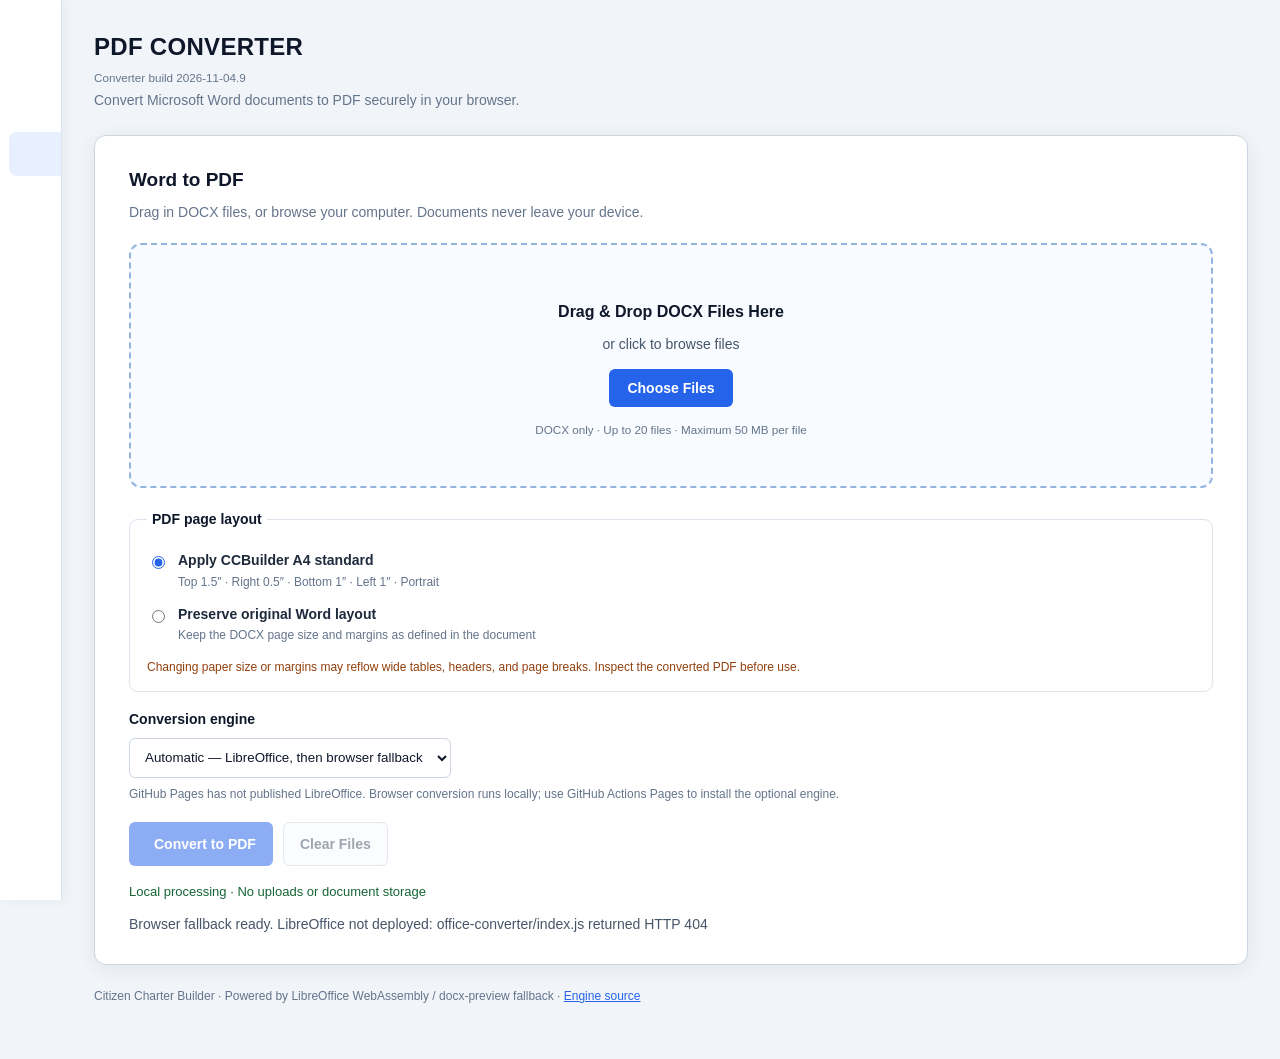
==== converter/index.html @ 9669f667 "Publish row-aware PDF conversion build 2026-11-04.9" ====
<!doctype html>
<html lang="en">
<head>
 <meta charset="utf-8"><meta name="viewport" content="width=device-width, initial-scale=1">
 <meta name="description" content="Private DOCX to PDF conversion in your browser.">
 <title>PDF Converter | Citizen Charter Builder</title>
 <link rel="stylesheet" href="../assets/font-awesome/css/font-awesome.css">
 <link rel="stylesheet" href="../assets/navigation.css?v=3">
 <link rel="stylesheet" href="./converter.css?v=4">
</head>
<body class="cc-has-sidebar">
 
    <button type="button" class="cc-mobile-menu-toggle" aria-controls="cc-primary-navigation" aria-expanded="false" aria-label="Open sidebar navigation" title="Open sidebar">
        <i class="fa fa-bars" aria-hidden="true"></i>
    </button>
    <div class="cc-sidebar-scrim" hidden></div>
    <nav id="cc-primary-navigation" class="cc-sidebar" aria-label="Main navigation">
        <div class="cc-sidebar-head">
            <button type="button" class="cc-sidebar-toggle" aria-controls="cc-primary-navigation" aria-expanded="false" aria-pressed="false" aria-label="Pin sidebar open" title="Click to pin or unpin sidebar">
                <i class="fa fa-bars" aria-hidden="true"></i>
            </button>
            <div class="cc-sidebar-brand">CITIZEN CHARTER</div>
        </div>
        <div class="cc-sidebar-links">
            <a class="cc-sidebar-link" href="../main.html" data-view-link="builder" title="Builder">
                <i class="fa fa-pencil-square-o" aria-hidden="true"></i><span class="cc-sidebar-label">Builder</span>
            </a>
            <a class="cc-sidebar-link is-active" href="#pdf" data-view-link="pdf" aria-current="page" title="PDF Converter">
                <i class="fa fa-file-pdf-o" aria-hidden="true"></i><span class="cc-sidebar-label">PDF Converter</span>
            </a>
        </div>
    </nav>

 <main id="converter-view" class="cc-converter-main">
  <header><h1>PDF CONVERTER</h1><small class="cc-muted">Converter build 2026-11-04.9</small><p class="cc-muted">Convert Microsoft Word documents to PDF securely in your browser.</p></header>
  <section class="cc-card" aria-labelledby="upload-title">
   <h2 id="upload-title">Word to PDF</h2>
   <p class="cc-muted">Drag in DOCX files, or browse your computer. Documents never leave your device.</p>
   <div class="cc-drop-zone" id="drop-zone" tabindex="0" role="button" aria-label="Select or drop Word DOCX files" aria-disabled="true">
    <i class="fa fa-cloud-upload" aria-hidden="true"></i>
    <strong>Drag &amp; Drop DOCX Files Here</strong><span>or click to browse files</span>
    <span class="cc-picker-label">Choose Files</span>
    <small>DOCX only · Up to 20 files · Maximum 50 MB per file</small>
   </div>
   <input class="cc-sr-only" id="file-input" type="file" accept=".docx,application/vnd.openxmlformats-officedocument.wordprocessingml.document" multiple aria-label="Choose Word files">
   <fieldset class="cc-layout-options" aria-label="PDF page layout">
    <legend>PDF page layout</legend>
    <label><input type="radio" name="page-layout" value="standard" checked> <span><strong>Apply CCBuilder A4 standard</strong><small>Top 1.5″ · Right 0.5″ · Bottom 1″ · Left 1″ · Portrait</small></span></label>
    <label><input type="radio" name="page-layout" value="original"> <span><strong>Preserve original Word layout</strong><small>Keep the DOCX page size and margins as defined in the document</small></span></label>
    <p class="cc-layout-warning">Changing paper size or margins may reflow wide tables, headers, and page breaks. Inspect the converted PDF before use.</p>
   </fieldset>
   <div class="cc-engine-setting">
    <label for="engine-mode"><strong>Conversion engine</strong></label>
    <select id="engine-mode" aria-describedby="engine-hint">
     <option value="auto" selected>Automatic — LibreOffice, then browser fallback</option>
     <option value="libreoffice">LibreOffice only (higher fidelity)</option>
     <option value="browser">Browser renderer only (image-based PDF)</option>
    </select>
    <p id="engine-hint" class="cc-muted">Browser fallback may alter page breaks and creates image-based PDF pages. Review the result before official use.</p>
   </div>
   <div class="cc-controls">
    <button type="button" id="convert-button" class="cc-btn cc-primary" disabled><i class="fa fa-file-pdf-o" aria-hidden="true"></i> Convert to PDF</button>
    <button type="button" id="clear-button" class="cc-btn cc-secondary" disabled>Clear Files</button>
   </div>
   <p class="cc-private"><i class="fa fa-shield"></i> Local processing · No uploads or document storage</p>
   <p id="engine-status" class="cc-status" role="status" aria-live="polite">Preparing converter...</p>
  </section>
  <section id="files-section" class="cc-card" hidden aria-labelledby="files-title">
   <h2 id="files-title">Your documents</h2>
   <p class="cc-muted">Download converted PDFs below. Output is stored only in memory until you clear it or leave.</p>
   <ul id="file-list" class="cc-file-list"></ul>
   <button id="download-all-button" class="cc-btn cc-secondary" type="button" hidden>Download All PDFs</button>
   <p id="download-note" class="cc-muted" hidden>Your browser may ask to allow multiple downloads. Individual download links remain available.</p>
  </section>
  <footer class="cc-footer">Citizen Charter Builder · Powered by LibreOffice WebAssembly / docx-preview fallback · <a href="https://github.com/Skitionek/serverless-office-converter" rel="noopener noreferrer" target="_blank">Engine source</a></footer>
 </main>
 <script src="./vendor/fflate.min.js"></script>
 <script src="./normalize-docx.js?v=4" defer></script>
 <script src="../assets/sidebar.js?v=3" defer></script>
 <script src="./workspace.js?v=3" defer></script>
 <script type="module" src="./converter.js?v=15"></script>
</body>
</html>
---- assets/navigation.css ----
/* Shared collapsible navigation. Collapsed desktop rail expands on hover;
   click the menu toggle to pin it, without losing the active Builder or PDF view. */
:root { --cc-nav-width: 224px; --cc-rail-width: 62px; }
.cc-sidebar {
    position: fixed; inset: 0 auto 0 0; z-index: 1050;
    width: var(--cc-rail-width); overflow: hidden;
    background: #fff; border-right: 1px solid #dbe3ec;
    padding: 16px 9px;
    box-shadow: 2px 0 12px rgba(15, 23, 42, .05);
    font: 14px/1.5 Arial, sans-serif;
    transition: width .2s ease, transform .2s ease, box-shadow .2s ease;
}
.cc-sidebar-head { display: flex; align-items: center; gap: 8px; min-height: 44px; margin-bottom: 22px; }
.cc-sidebar-toggle, .cc-mobile-menu-toggle {
    display: inline-flex; align-items: center; justify-content: center;
    width: 44px; height: 44px; flex: 0 0 44px; padding: 0;
    background: #fff; color: #334155; border: 0; border-radius: 8px;
    cursor: pointer; font-size: 19px;
}
.cc-sidebar-toggle:hover, .cc-sidebar-toggle:focus-visible,
.cc-mobile-menu-toggle:hover, .cc-mobile-menu-toggle:focus-visible {
    background: #e8f0ff; color: #1d4ed8; outline-offset: 2px;
}
.cc-sidebar-brand, .cc-sidebar-label {
    white-space: nowrap; opacity: 0; visibility: hidden;
    transition: opacity .12s ease, visibility .12s ease;
}
.cc-sidebar-brand { font-size: 13px; font-weight: 800; letter-spacing: .2px; color: #0f172a; }
.cc-sidebar-links { display: grid; gap: 6px; }
.cc-sidebar-link {
    display: flex; align-items: center; gap: 12px;
    min-height: 44px; padding: 10px 13px; border-radius: 8px;
    font-size: 14px; font-weight: 600; color: #475569; text-decoration: none;
}
.cc-sidebar-link i, .cc-sidebar-link svg { flex: 0 0 18px; width: 18px; height: 18px; text-align: center; font-size: 18px; }
.cc-sidebar-link:hover, .cc-sidebar-link:focus-visible { color: #1d4ed8; background: #eff6ff; text-decoration: none; }
.cc-sidebar-link.is-active { color: #1d4ed8; background: #e8f0ff; }
.cc-sidebar-pinned .cc-sidebar,
.cc-sidebar:hover,
.cc-sidebar:focus-within { width: var(--cc-nav-width); box-shadow: 6px 0 20px rgba(15, 23, 42, .1); }
.cc-sidebar-pinned .cc-sidebar-brand, .cc-sidebar-pinned .cc-sidebar-label,
.cc-sidebar:hover .cc-sidebar-brand, .cc-sidebar:hover .cc-sidebar-label,
.cc-sidebar:focus-within .cc-sidebar-brand, .cc-sidebar:focus-within .cc-sidebar-label {
    opacity: 1; visibility: visible;
}
.cc-mobile-menu-toggle { display: none; }
.cc-sidebar-scrim[hidden] { display: none !important; }
body.cc-has-sidebar #page-wrapper {
    box-sizing: border-box !important; min-width: 0 !important;
    padding-left: var(--cc-rail-width) !important;
    transition: padding-left .2s ease;
}
body.cc-has-sidebar.cc-sidebar-pinned #page-wrapper { padding-left: var(--cc-nav-width) !important; }
.cc-converter-main {
    padding: 28px 32px 52px calc(var(--cc-rail-width) + 32px);
    transition: padding-left .2s ease;
}
.cc-sidebar-pinned .cc-converter-main { padding-left: calc(var(--cc-nav-width) + 32px); }

/* Embedded Builder has only the outer workspace navigation. */
html.cc-embedded .cc-sidebar,
html.cc-embedded .cc-mobile-menu-toggle,
html.cc-embedded .cc-sidebar-scrim { display: none !important; }
html.cc-embedded body.cc-has-sidebar #page-wrapper { padding-left: 0 !important; }
.cc-builder-view {
    margin-left: var(--cc-rail-width); height: 100vh; background: #f1f5f9;
    transition: margin-left .2s ease;
}
.cc-sidebar-pinned .cc-builder-view { margin-left: var(--cc-nav-width); }
.cc-builder-view iframe { display: block; width: 100%; height: 100%; border: 0; background: #f1f5f9; }

@media (max-width: 780px) {
    .cc-sidebar {
        inset: 0 auto 0 0; width: min(280px, 86vw) !important;
        padding: 16px 13px; transform: translateX(-105%);
        box-shadow: 6px 0 25px rgba(15, 23, 42, .15);
    }
    .cc-sidebar-brand, .cc-sidebar-label { opacity: 1; visibility: visible; }
    .cc-sidebar-mobile-open .cc-sidebar { transform: translateX(0); }
    .cc-mobile-menu-toggle {
        display: inline-flex; position: fixed; top: 10px; left: 10px; z-index: 1040;
        border: 1px solid #dbe3ec; box-shadow: 0 2px 10px rgba(15,23,42,.1);
    }
    .cc-sidebar-scrim:not([hidden]) {
        position: fixed; inset: 0; z-index: 1045;
        background: rgba(15, 23, 42, .4);
    }
    body.cc-has-sidebar #page-wrapper, body.cc-has-sidebar.cc-sidebar-pinned #page-wrapper {
        padding-left: 0 !important; padding-top: 58px !important;
    }
    .cc-converter-main, .cc-sidebar-pinned .cc-converter-main {
        padding: 70px 13px 40px;
    }
    .cc-builder-view, .cc-sidebar-pinned .cc-builder-view {
        margin-left: 0; height: 100vh; padding-top: 58px;
    }
}
@media print {
    .cc-sidebar, .cc-mobile-menu-toggle, .cc-sidebar-scrim { display: none !important; }
    body.cc-has-sidebar #page-wrapper, body.cc-has-sidebar.cc-sidebar-pinned #page-wrapper {
        padding-left: 0 !important; padding-top: 0 !important;
    }
    .cc-converter-main, .cc-sidebar-pinned .cc-converter-main { padding: 0; }
    .cc-builder-view, .cc-sidebar-pinned .cc-builder-view { margin: 0; height: auto; padding: 0; }
}
---- converter/converter.css ----
* { box-sizing: border-box; } html,body { margin:0; min-height:100%; }
body { background:#f1f5f9; color:#1e293b; font:14px/1.6 Arial,"Helvetica Neue",sans-serif; }
button,input { font:inherit; }
.cc-converter-main { max-width:1500px; min-height:100vh; }
.cc-converter-main header { margin-bottom:24px; }
.cc-converter-main h1 { margin:0; font-size:24px; font-weight:800; color:#0f172a; letter-spacing:.3px; }
.cc-converter-main h2 { margin:0 0 5px; color:#0f172a; font-size:19px; }
.cc-muted { color:#64748b; margin:0 0 20px; }
.cc-card { padding:29px 34px; border-radius:12px; border:1.5px solid #cbd5e1; background:white; box-shadow:0 4px 20px rgba(15,23,42,.07); margin-bottom:22px; }
.cc-drop-zone { border:2px dashed #93b4de; background:#f8fbff; border-radius:12px; min-height:245px; padding:35px 15px; display:flex; flex-direction:column; align-items:center; justify-content:center; text-align:center; gap:8px; color:#475569; cursor:pointer; }
.cc-drop-zone:hover,.cc-drop-zone:focus-visible,.cc-drop-zone.is-over { background:#eff6ff; border-color:#2563eb; outline:none; }
.cc-drop-zone i { font-size:35px; color:#2563eb; }
.cc-drop-zone strong { font-size:16px; color:#0f172a; }
.cc-drop-zone small { color:#64748b; }
.cc-picker-label { display:inline-block; margin:6px 0; color:white; background:#2563eb; padding:8px 18px; font-weight:700; border-radius:6px; }
.cc-drop-zone[aria-disabled="true"] { opacity:.55; cursor:wait; }
.cc-controls { display:flex; flex-wrap:wrap; gap:10px; margin-top:18px; }
.cc-btn { display:inline-flex; gap:8px; align-items:center; justify-content:center; cursor:pointer; border-radius:6px; border:1px solid transparent; padding:10px 16px; font-weight:700; }
.cc-btn:disabled { opacity:.52; cursor:not-allowed; }
.cc-primary { background:#2563eb; color:white; } .cc-primary:hover:not(:disabled) { background:#1d4ed8; }
.cc-secondary { color:#475569; border-color:#cbd5e1; background:#f8fafc; } .cc-secondary:hover:not(:disabled) { background:#e2e8f0; }
.cc-private { margin:16px 0 0; color:#166534; font-size:13px; }
.cc-status { color:#475569; margin:10px 0 0; } .cc-status.is-error { color:#b91c1c; }
.cc-sr-only { position:absolute; width:1px; height:1px; overflow:hidden; clip-path:inset(50%); white-space:nowrap; }
[hidden] { display:none !important; }
.cc-file-list { list-style:none; margin:0 0 18px; padding:0; }
.cc-file-row { display:flex; align-items:center; justify-content:space-between; gap:14px; border-bottom:1px solid #e2e8f0; padding:12px 0; }
.cc-file-name { color:#0f172a; font-weight:700; overflow-wrap:anywhere; }
.cc-file-meta { color:#64748b; font-size:12px; } .cc-file-meta.is-error { color:#b91c1c; }
.cc-download-link { flex-shrink:0; color:#1d4ed8; font-weight:700; text-decoration:none; border:1px solid #93c5fd; border-radius:6px; padding:6px 11px; }
.cc-download-link:hover { background:#eff6ff; }
.cc-footer { font-size:12px; color:#64748b; } .cc-footer a { color:#2563eb; }
@media(max-width:780px) { .cc-card { padding:20px 15px; } .cc-file-row { flex-wrap:wrap; } }

.cc-layout-options { margin: 20px 0 5px; border: 1px solid #dbe3ec; border-radius: 9px; padding: 14px 17px; }
.cc-layout-options legend { font-size: 14px; font-weight: 800; color: #0f172a; float: none; width: auto; padding: 0 5px; margin: 0; }
.cc-layout-options label { display: flex; align-items: flex-start; gap: 10px; margin: 7px 0 14px; cursor: pointer; }
.cc-layout-options label input { margin-top: 5px; accent-color: #2563eb; }
.cc-layout-options label span { display: flex; flex-direction: column; line-height: 1.4; }
.cc-layout-options label small { color: #64748b; font-size: 12px; margin-top: 3px; }
.cc-layout-warning { font-size: 12px; color: #92400e; margin: 5px 0 0; }

/* Offline browser fallback rasterizes document pages; keep the rendered DOM measurable. */
.cc-render-host { position:absolute; top:0; left:0; pointer-events:none; z-index:-1; width:max-content; background:#fff; }
.cc-engine-setting { margin:16px 0 8px; }
.cc-engine-setting label { display:block; margin-bottom:7px; color:#0f172a; }
.cc-engine-setting select { max-width:100%; min-height:40px; border:1px solid #cbd5e1; border-radius:6px; background:#fff; color:#0f172a; padding:7px 11px; }
.cc-engine-setting .cc-muted { margin:7px 0 0; font-size:12px; }
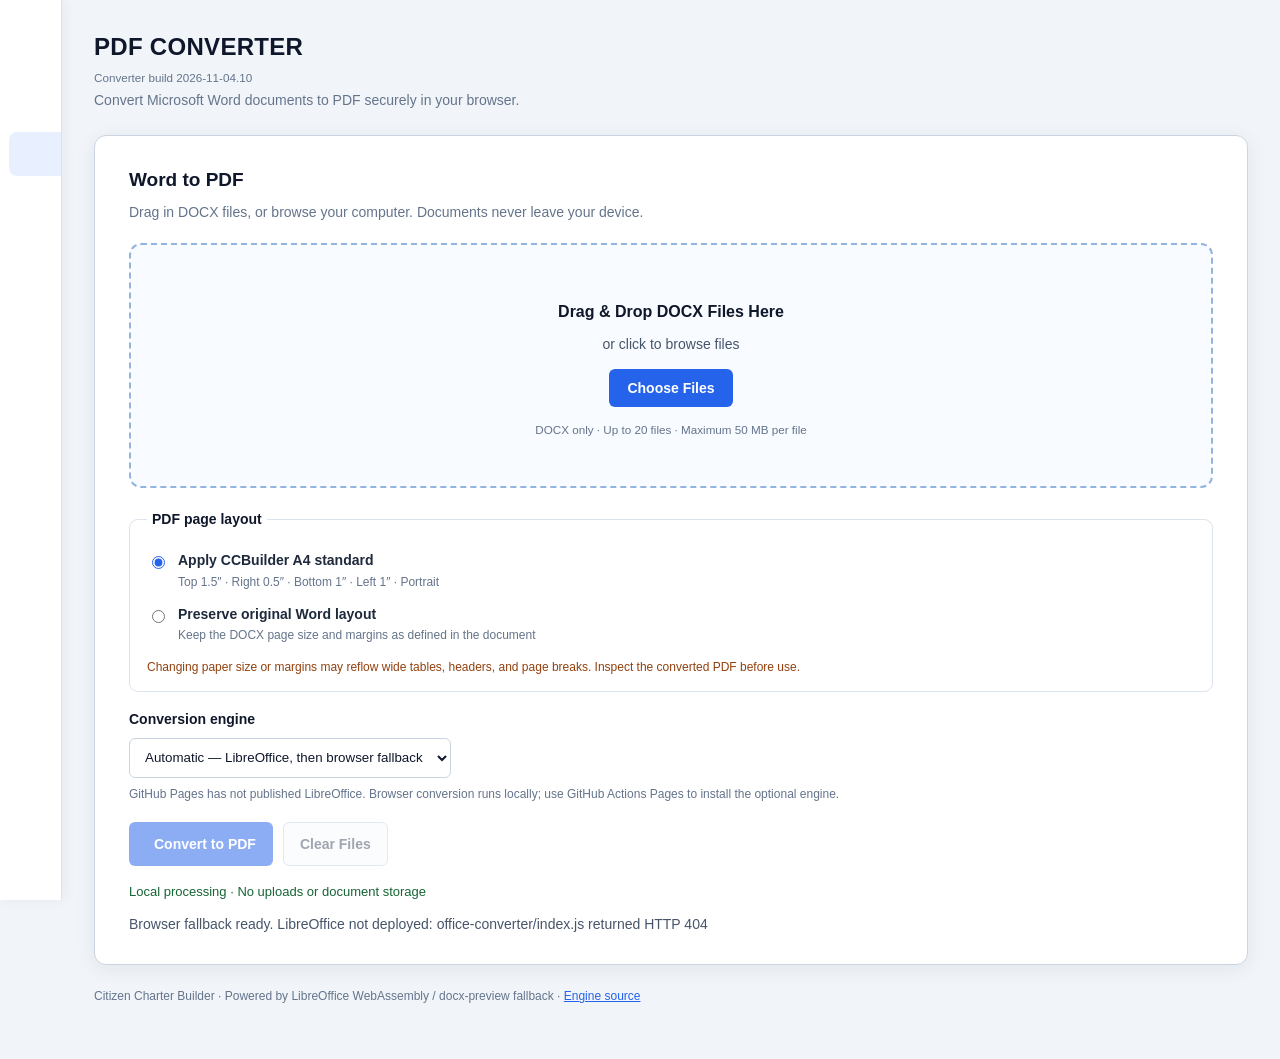
==== commit fa346650: "Add accessible conversion loading overlay to CCBuilder PDF workspace" ====
--- a/converter/index.html
+++ b/converter/index.html
@@ -6,7 +6,7 @@
  <title>PDF Converter | Citizen Charter Builder</title>
  <link rel="stylesheet" href="../assets/font-awesome/css/font-awesome.css">
  <link rel="stylesheet" href="../assets/navigation.css?v=3">
- <link rel="stylesheet" href="./converter.css?v=4">
+ <link rel="stylesheet" href="./converter.css?v=5">
 </head>
 <body class="cc-has-sidebar">
  
@@ -32,7 +32,7 @@
     </nav>
 
  <main id="converter-view" class="cc-converter-main">
-  <header><h1>PDF CONVERTER</h1><small class="cc-muted">Converter build 2026-11-04.9</small><p class="cc-muted">Convert Microsoft Word documents to PDF securely in your browser.</p></header>
+  <header><h1>PDF CONVERTER</h1><small class="cc-muted">Converter build 2026-11-04.10</small><p class="cc-muted">Convert Microsoft Word documents to PDF securely in your browser.</p></header>
   <section class="cc-card" aria-labelledby="upload-title">
    <h2 id="upload-title">Word to PDF</h2>
    <p class="cc-muted">Drag in DOCX files, or browse your computer. Documents never leave your device.</p>
@@ -74,10 +74,18 @@
   </section>
   <footer class="cc-footer">Citizen Charter Builder · Powered by LibreOffice WebAssembly / docx-preview fallback · <a href="https://github.com/Skitionek/serverless-office-converter" rel="noopener noreferrer" target="_blank">Engine source</a></footer>
  </main>
+ <div id="convert-overlay" class="cc-convert-overlay" hidden role="dialog" aria-modal="true" aria-labelledby="convert-overlay-title" aria-describedby="convert-overlay-text">
+   <div class="cc-convert-dialog" role="status" aria-live="polite">
+     <div class="cc-spinner" aria-hidden="true"></div>
+     <strong id="convert-overlay-title">Converting document...</strong>
+     <p id="convert-overlay-text">Preparing document locally...</p>
+     <small>Please keep this tab open while conversion finishes.</small>
+   </div>
+ </div>
  <script src="./vendor/fflate.min.js"></script>
  <script src="./normalize-docx.js?v=4" defer></script>
  <script src="../assets/sidebar.js?v=3" defer></script>
  <script src="./workspace.js?v=3" defer></script>
- <script type="module" src="./converter.js?v=15"></script>
+ <script type="module" src="./converter.js?v=16"></script>
 </body>
 </html>
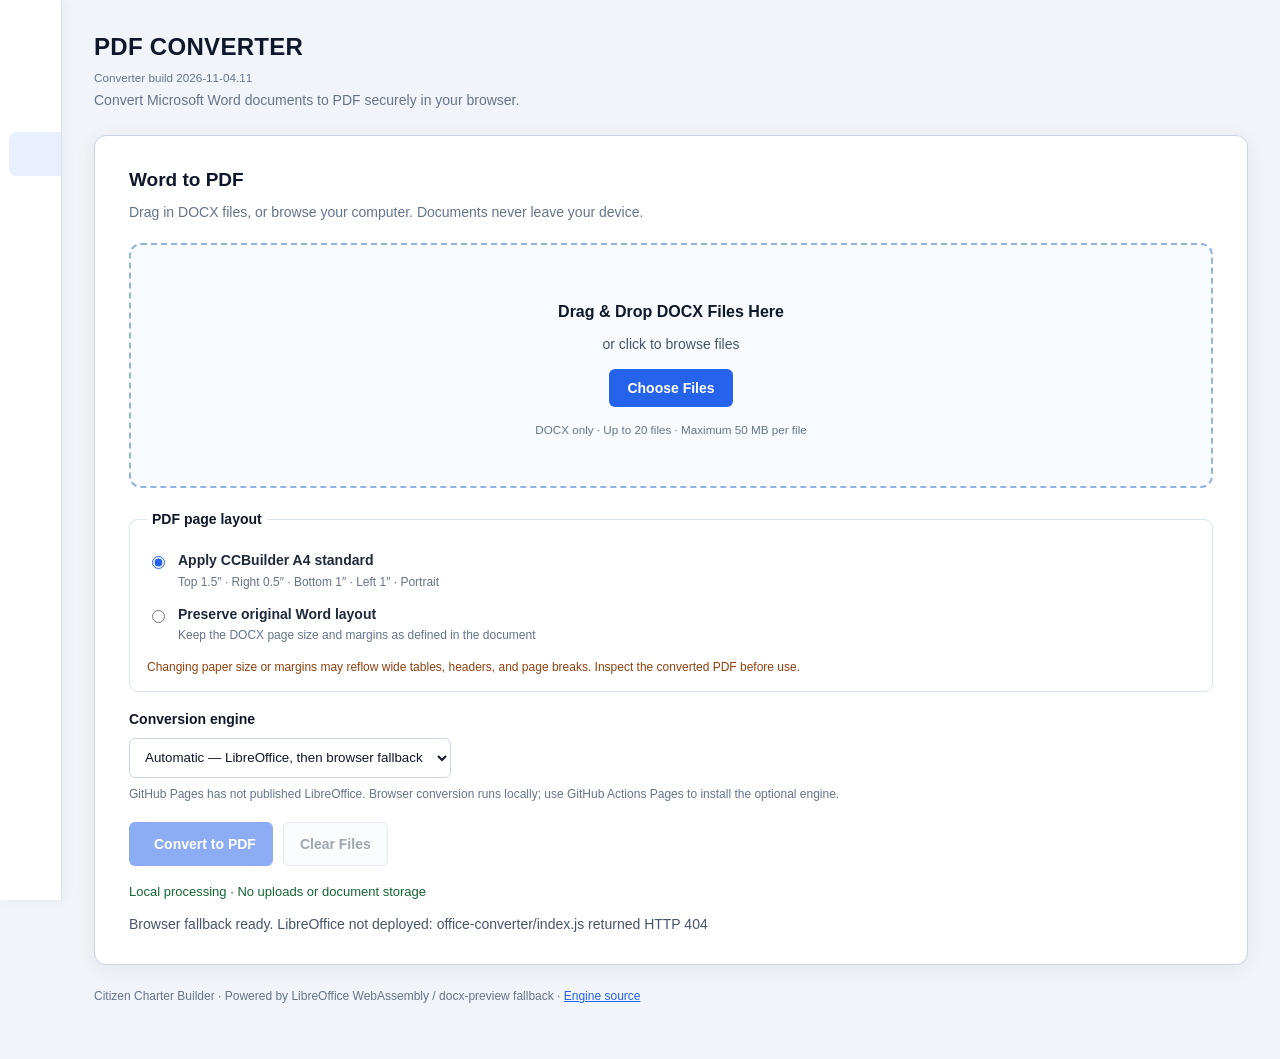
==== commit 8d61669d: "Publish safe text-line pagination converter build 2026-11-04.11" ====
--- a/converter/index.html
+++ b/converter/index.html
@@ -32,7 +32,7 @@
     </nav>
 
  <main id="converter-view" class="cc-converter-main">
-  <header><h1>PDF CONVERTER</h1><small class="cc-muted">Converter build 2026-11-04.10</small><p class="cc-muted">Convert Microsoft Word documents to PDF securely in your browser.</p></header>
+  <header><h1>PDF CONVERTER</h1><small class="cc-muted">Converter build 2026-11-04.11</small><p class="cc-muted">Convert Microsoft Word documents to PDF securely in your browser.</p></header>
   <section class="cc-card" aria-labelledby="upload-title">
    <h2 id="upload-title">Word to PDF</h2>
    <p class="cc-muted">Drag in DOCX files, or browse your computer. Documents never leave your device.</p>
@@ -86,6 +86,6 @@
  <script src="./normalize-docx.js?v=4" defer></script>
  <script src="../assets/sidebar.js?v=3" defer></script>
  <script src="./workspace.js?v=3" defer></script>
- <script type="module" src="./converter.js?v=16"></script>
+ <script type="module" src="./converter.js?v=17"></script>
 </body>
 </html>
--- a/converter/converter.css
+++ b/converter/converter.css
@@ -46,3 +46,25 @@
 .cc-engine-setting label { display:block; margin-bottom:7px; color:#0f172a; }
 .cc-engine-setting select { max-width:100%; min-height:40px; border:1px solid #cbd5e1; border-radius:6px; background:#fff; color:#0f172a; padding:7px 11px; }
 .cc-engine-setting .cc-muted { margin:7px 0 0; font-size:12px; }
+
+/* Keep docx-preview's canvas source in the DOM for measurement. A fully opaque
+   overlay conceals it throughout conversion; it is removed in finally. */
+.cc-render-host { position:fixed !important; top:0 !important; left:0 !important;
+  width:max-content !important; z-index:-1 !important; pointer-events:none !important; }
+.cc-convert-overlay { position:fixed; inset:0; z-index:20000; display:flex;
+  justify-content:center; align-items:center; padding:20px;
+  background:#f1f5f9; }
+.cc-convert-overlay[hidden] { display:none !important; }
+.cc-convert-dialog { width:min(92vw,390px); padding:28px 24px;
+  background:#fff; border:1px solid #dbe3ec; border-radius:14px;
+  box-shadow:0 12px 35px rgba(15,23,42,.13); text-align:center; }
+.cc-convert-dialog strong { display:block; font-size:18px; color:#0f172a; margin-bottom:8px; }
+.cc-convert-dialog p { font-size:14px; line-height:1.5; color:#475569;
+  margin:0 0 12px; overflow-wrap:anywhere; }
+.cc-convert-dialog small { color:#64748b; font-size:12px; }
+.cc-spinner { width:44px; height:44px; margin:0 auto 18px;
+  border:4px solid #dbeafe; border-top-color:#2563eb;
+  border-radius:50%; animation:cc-convert-spin .85s linear infinite; }
+@keyframes cc-convert-spin { to { transform:rotate(360deg); } }
+body.cc-is-busy { overflow:hidden; }
+@media (prefers-reduced-motion:reduce) { .cc-spinner { animation-duration:2s; } }
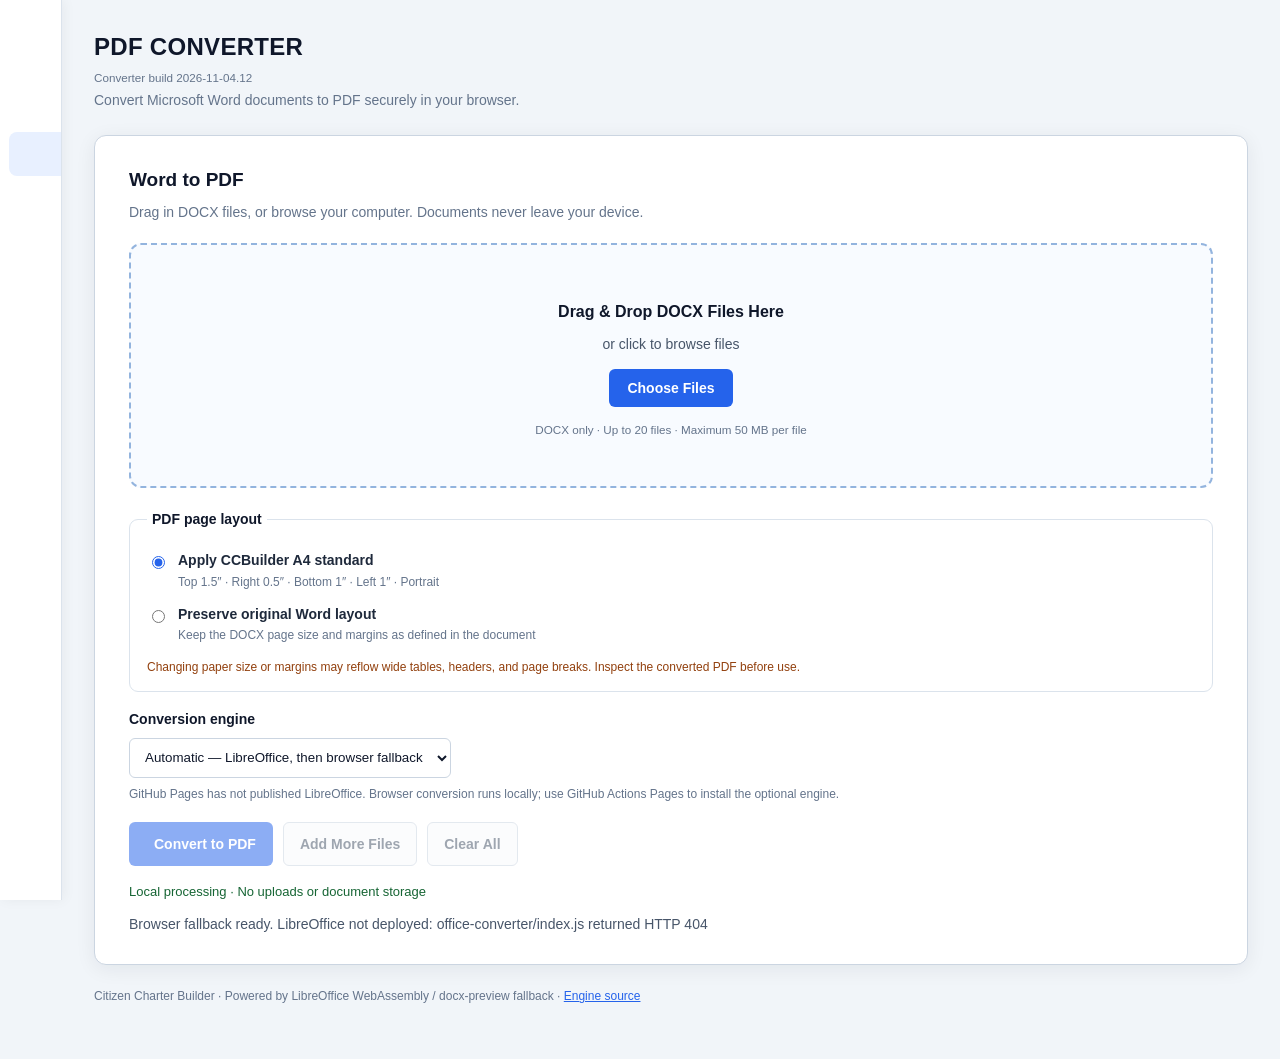
==== commit 30349e94: "Add individual-file workflow controls and conversion cancel action to converter interface" ====
--- a/converter/index.html
+++ b/converter/index.html
@@ -6,7 +6,7 @@
  <title>PDF Converter | Citizen Charter Builder</title>
  <link rel="stylesheet" href="../assets/font-awesome/css/font-awesome.css">
  <link rel="stylesheet" href="../assets/navigation.css?v=3">
- <link rel="stylesheet" href="./converter.css?v=5">
+ <link rel="stylesheet" href="./converter.css?v=6">
 </head>
 <body class="cc-has-sidebar">
  
@@ -32,7 +32,7 @@
     </nav>
 
  <main id="converter-view" class="cc-converter-main">
-  <header><h1>PDF CONVERTER</h1><small class="cc-muted">Converter build 2026-11-04.11</small><p class="cc-muted">Convert Microsoft Word documents to PDF securely in your browser.</p></header>
+  <header><h1>PDF CONVERTER</h1><small class="cc-muted">Converter build 2026-11-04.12</small><p class="cc-muted">Convert Microsoft Word documents to PDF securely in your browser.</p></header>
   <section class="cc-card" aria-labelledby="upload-title">
    <h2 id="upload-title">Word to PDF</h2>
    <p class="cc-muted">Drag in DOCX files, or browse your computer. Documents never leave your device.</p>
@@ -60,7 +60,8 @@
    </div>
    <div class="cc-controls">
     <button type="button" id="convert-button" class="cc-btn cc-primary" disabled><i class="fa fa-file-pdf-o" aria-hidden="true"></i> Convert to PDF</button>
-    <button type="button" id="clear-button" class="cc-btn cc-secondary" disabled>Clear Files</button>
+    <button type="button" id="add-more-button" class="cc-btn cc-secondary" disabled>Add More Files</button>
+    <button type="button" id="clear-button" class="cc-btn cc-secondary" disabled>Clear All</button>
    </div>
    <p class="cc-private"><i class="fa fa-shield"></i> Local processing · No uploads or document storage</p>
    <p id="engine-status" class="cc-status" role="status" aria-live="polite">Preparing converter...</p>
@@ -79,13 +80,14 @@
      <div class="cc-spinner" aria-hidden="true"></div>
      <strong id="convert-overlay-title">Converting document...</strong>
      <p id="convert-overlay-text">Preparing document locally...</p>
-     <small>Please keep this tab open while conversion finishes.</small>
+     <small id="convert-overlay-note">Please keep this tab open while conversion finishes.</small>
+     <button type="button" id="cancel-conversion-button" class="cc-btn cc-secondary cc-cancel-button">Cancel Conversion</button>
    </div>
  </div>
  <script src="./vendor/fflate.min.js"></script>
  <script src="./normalize-docx.js?v=4" defer></script>
  <script src="../assets/sidebar.js?v=3" defer></script>
  <script src="./workspace.js?v=3" defer></script>
- <script type="module" src="./converter.js?v=17"></script>
+ <script type="module" src="./converter.js?v=18"></script>
 </body>
 </html>
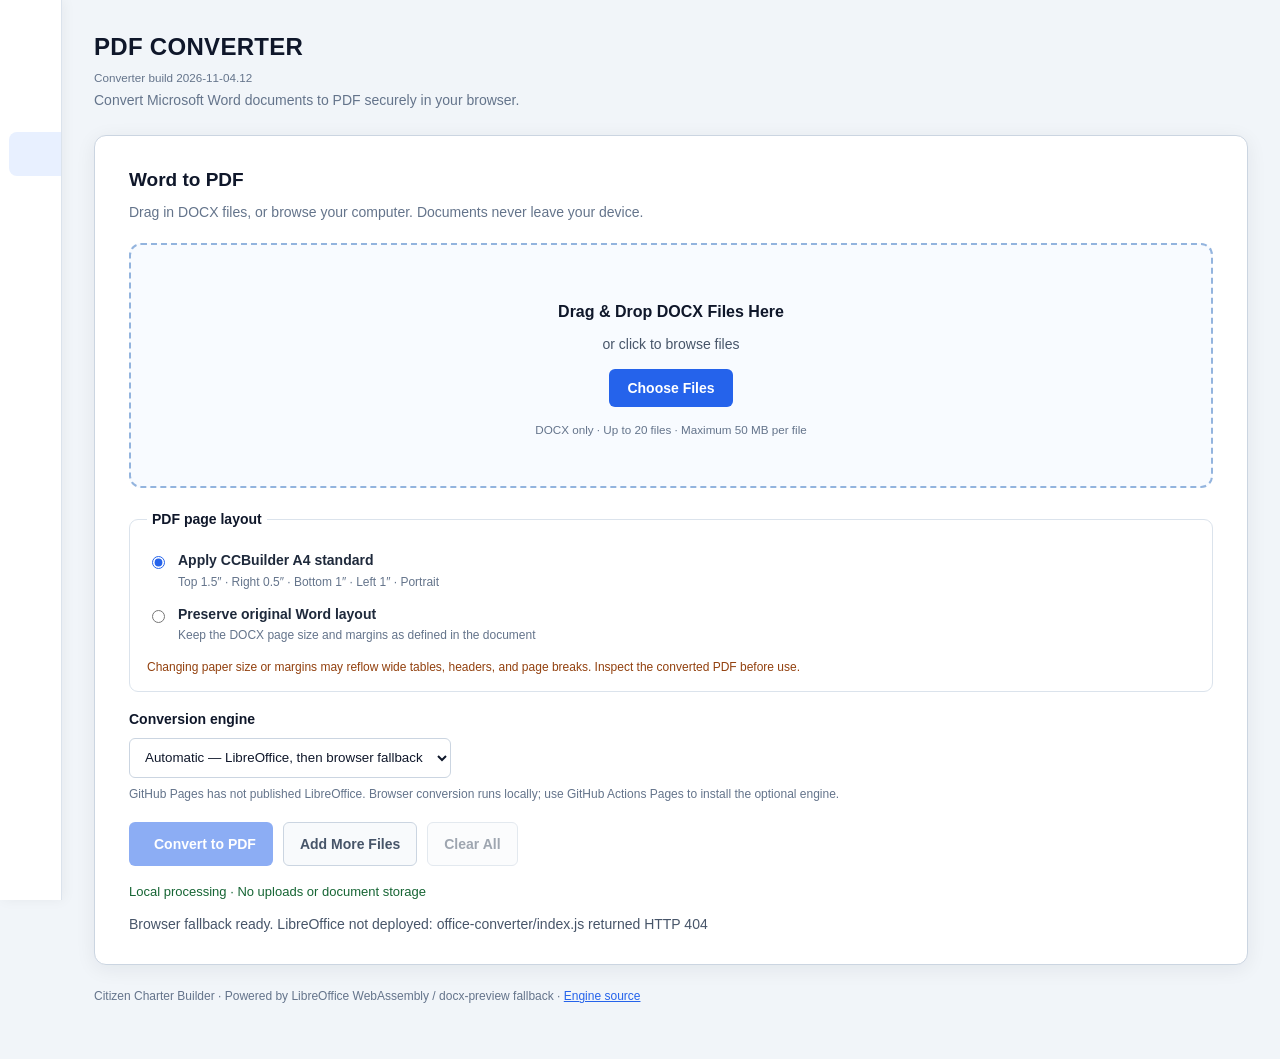
==== commit a246f979: "Refresh converter script cache with cancellation-enabled browser renderer" ====
--- a/converter/index.html
+++ b/converter/index.html
@@ -88,6 +88,6 @@
  <script src="./normalize-docx.js?v=4" defer></script>
  <script src="../assets/sidebar.js?v=3" defer></script>
  <script src="./workspace.js?v=3" defer></script>
- <script type="module" src="./converter.js?v=18"></script>
+ <script type="module" src="./converter.js?v=19"></script>
 </body>
 </html>
--- a/converter/converter.css
+++ b/converter/converter.css
@@ -68,3 +68,12 @@
 @keyframes cc-convert-spin { to { transform:rotate(360deg); } }
 body.cc-is-busy { overflow:hidden; }
 @media (prefers-reduced-motion:reduce) { .cc-spinner { animation-duration:2s; } }
+
+/* File queue tools and safe cancellation controls. */
+.cc-remove-file { flex:0 0 auto; padding:7px 11px; border-radius:6px;
+  border:1px solid #fecaca; background:#fff; color:#b91c1c;
+  font:600 12px/1.4 Arial,sans-serif; cursor:pointer; }
+.cc-remove-file:hover,.cc-remove-file:focus-visible { background:#fef2f2; outline-offset:2px; }
+.cc-cancel-button { margin-top:18px; border-color:#fca5a5; color:#b91c1c; }
+.cc-cancel-button:disabled { opacity:.65; cursor:wait; }
+@media(max-width:780px) { .cc-file-row .cc-remove-file { margin-left:auto; } }
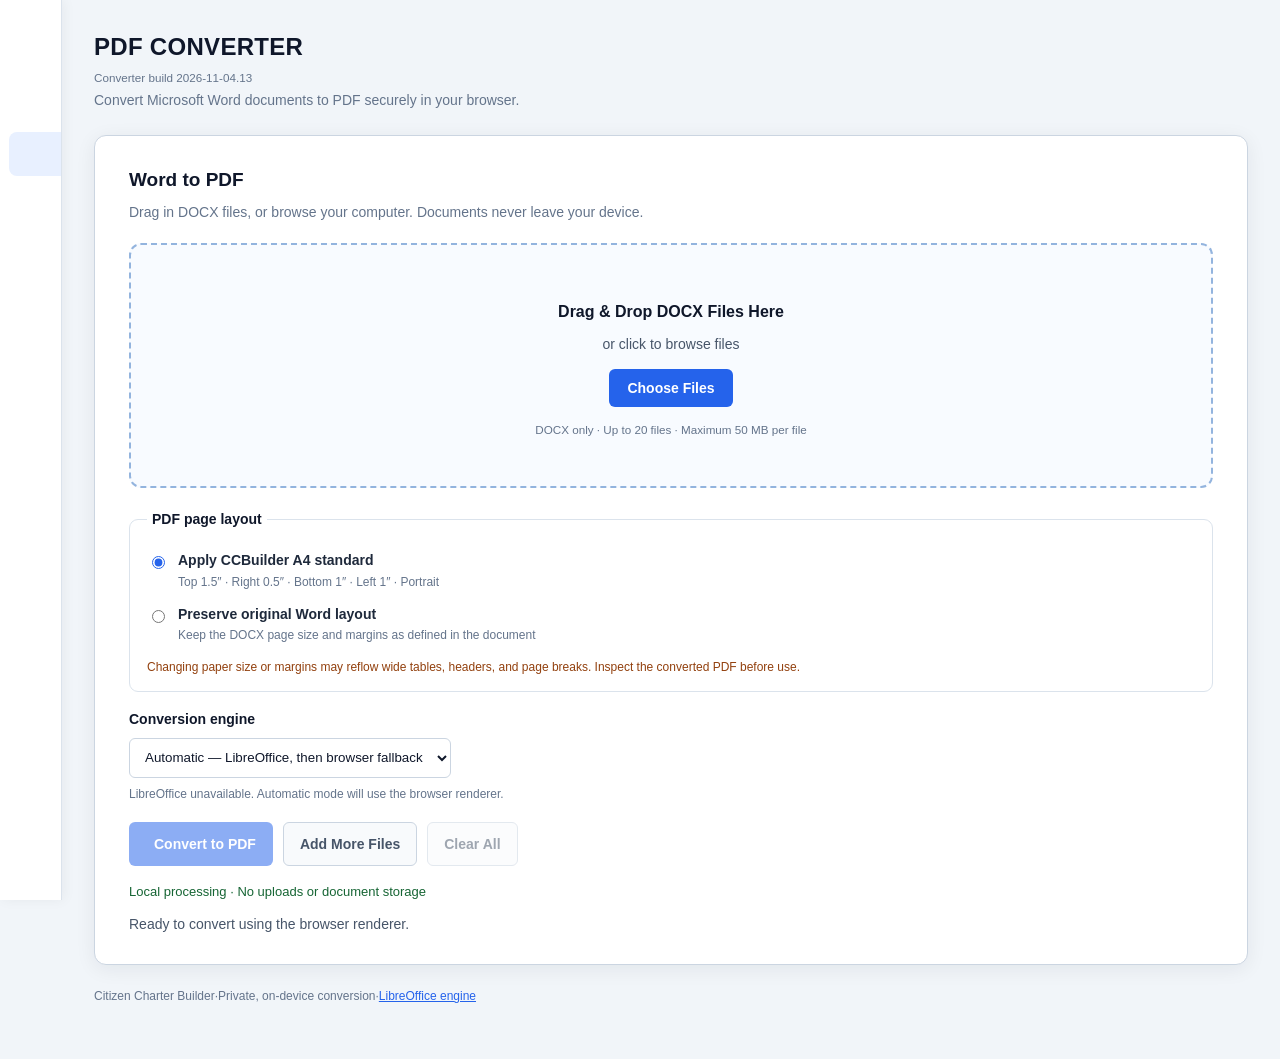
==== commit 48a123fd: "Clean up converter footer, shorten engine explanation and publish build 2026-11-04.13" ====
--- a/converter/index.html
+++ b/converter/index.html
@@ -6,7 +6,7 @@
  <title>PDF Converter | Citizen Charter Builder</title>
  <link rel="stylesheet" href="../assets/font-awesome/css/font-awesome.css">
  <link rel="stylesheet" href="../assets/navigation.css?v=3">
- <link rel="stylesheet" href="./converter.css?v=6">
+ <link rel="stylesheet" href="./converter.css?v=7">
 </head>
 <body class="cc-has-sidebar">
  
@@ -32,7 +32,7 @@
     </nav>
 
  <main id="converter-view" class="cc-converter-main">
-  <header><h1>PDF CONVERTER</h1><small class="cc-muted">Converter build 2026-11-04.12</small><p class="cc-muted">Convert Microsoft Word documents to PDF securely in your browser.</p></header>
+  <header><h1>PDF CONVERTER</h1><small class="cc-muted">Converter build 2026-11-04.13</small><p class="cc-muted">Convert Microsoft Word documents to PDF securely in your browser.</p></header>
   <section class="cc-card" aria-labelledby="upload-title">
    <h2 id="upload-title">Word to PDF</h2>
    <p class="cc-muted">Drag in DOCX files, or browse your computer. Documents never leave your device.</p>
@@ -56,7 +56,7 @@
      <option value="libreoffice">LibreOffice only (higher fidelity)</option>
      <option value="browser">Browser renderer only (image-based PDF)</option>
     </select>
-    <p id="engine-hint" class="cc-muted">Browser fallback may alter page breaks and creates image-based PDF pages. Review the result before official use.</p>
+    <p id="engine-hint" class="cc-muted">Automatic will use the browser fallback when LibreOffice is unavailable.</p>
    </div>
    <div class="cc-controls">
     <button type="button" id="convert-button" class="cc-btn cc-primary" disabled><i class="fa fa-file-pdf-o" aria-hidden="true"></i> Convert to PDF</button>
@@ -73,7 +73,7 @@
    <button id="download-all-button" class="cc-btn cc-secondary" type="button" hidden>Download All PDFs</button>
    <p id="download-note" class="cc-muted" hidden>Your browser may ask to allow multiple downloads. Individual download links remain available.</p>
   </section>
-  <footer class="cc-footer">Citizen Charter Builder · Powered by LibreOffice WebAssembly / docx-preview fallback · <a href="https://github.com/Skitionek/serverless-office-converter" rel="noopener noreferrer" target="_blank">Engine source</a></footer>
+  <footer class="cc-footer"><span>Citizen Charter Builder</span><span class="cc-footer-separator" aria-hidden="true">·</span><span>Private, on-device conversion</span><span class="cc-footer-separator" aria-hidden="true">·</span><a href="https://github.com/Skitionek/serverless-office-converter" rel="noopener noreferrer" target="_blank">LibreOffice engine</a></footer>
  </main>
  <div id="convert-overlay" class="cc-convert-overlay" hidden role="dialog" aria-modal="true" aria-labelledby="convert-overlay-title" aria-describedby="convert-overlay-text">
    <div class="cc-convert-dialog" role="status" aria-live="polite">
@@ -88,6 +88,6 @@
  <script src="./normalize-docx.js?v=4" defer></script>
  <script src="../assets/sidebar.js?v=3" defer></script>
  <script src="./workspace.js?v=3" defer></script>
- <script type="module" src="./converter.js?v=19"></script>
+ <script type="module" src="./converter.js?v=20"></script>
 </body>
 </html>
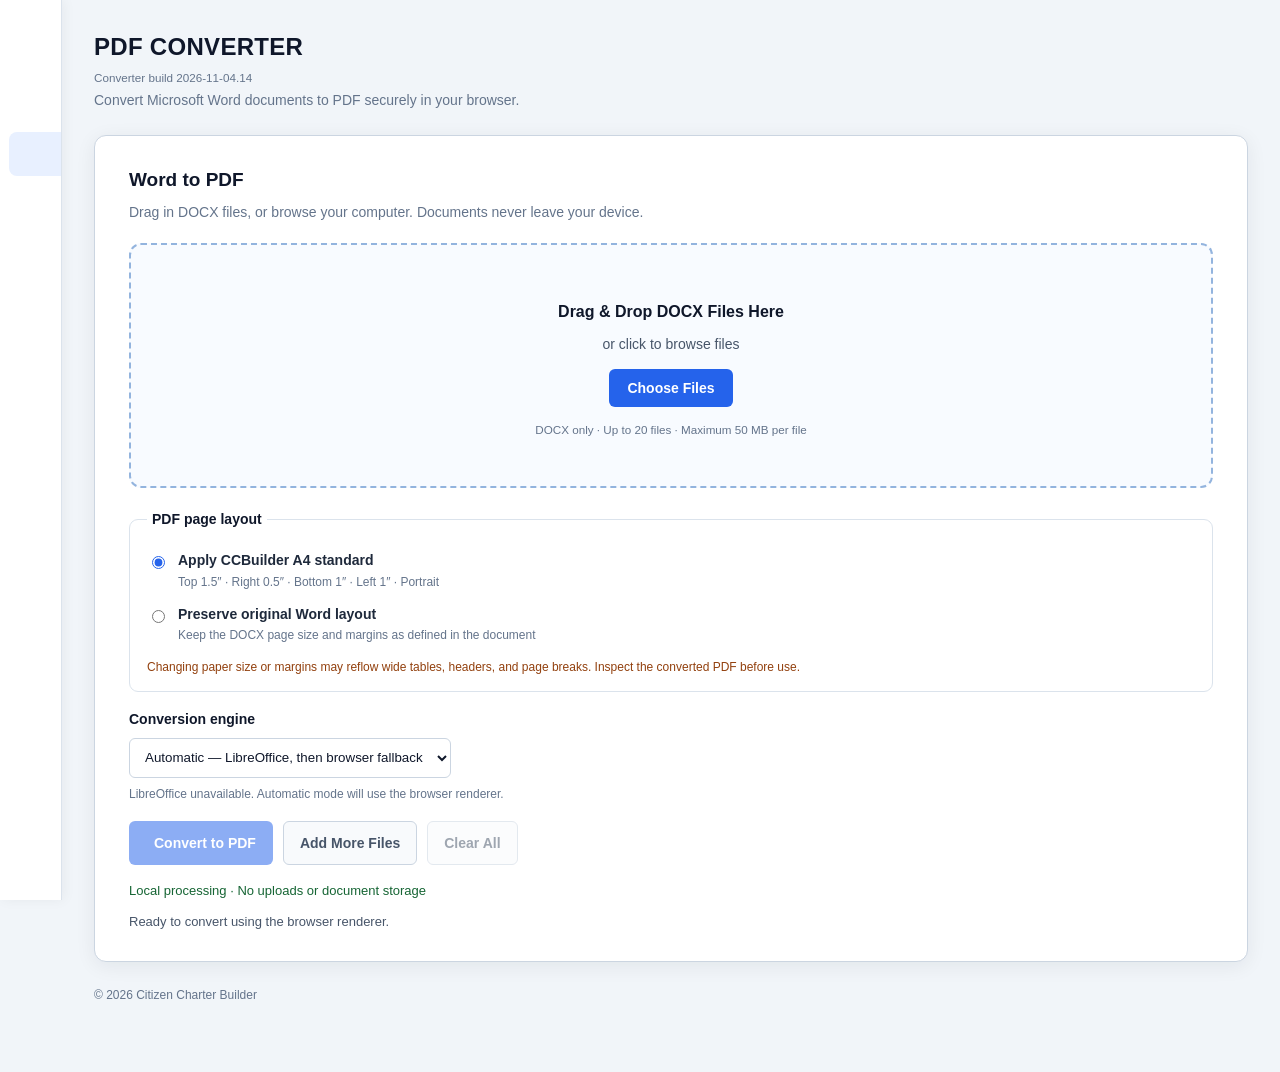
==== commit 24b2277f: "Replace verbose converter attribution with minimalist copyright footer" ====
--- a/converter/index.html
+++ b/converter/index.html
@@ -32,7 +32,7 @@
     </nav>
 
  <main id="converter-view" class="cc-converter-main">
-  <header><h1>PDF CONVERTER</h1><small class="cc-muted">Converter build 2026-11-04.13</small><p class="cc-muted">Convert Microsoft Word documents to PDF securely in your browser.</p></header>
+  <header><h1>PDF CONVERTER</h1><small class="cc-muted">Converter build 2026-11-04.14</small><p class="cc-muted">Convert Microsoft Word documents to PDF securely in your browser.</p></header>
   <section class="cc-card" aria-labelledby="upload-title">
    <h2 id="upload-title">Word to PDF</h2>
    <p class="cc-muted">Drag in DOCX files, or browse your computer. Documents never leave your device.</p>
@@ -73,7 +73,7 @@
    <button id="download-all-button" class="cc-btn cc-secondary" type="button" hidden>Download All PDFs</button>
    <p id="download-note" class="cc-muted" hidden>Your browser may ask to allow multiple downloads. Individual download links remain available.</p>
   </section>
-  <footer class="cc-footer"><span>Citizen Charter Builder</span><span class="cc-footer-separator" aria-hidden="true">·</span><span>Private, on-device conversion</span><span class="cc-footer-separator" aria-hidden="true">·</span><a href="https://github.com/Skitionek/serverless-office-converter" rel="noopener noreferrer" target="_blank">LibreOffice engine</a></footer>
+  <footer class="cc-footer">© 2026 Citizen Charter Builder</footer>
  </main>
  <div id="convert-overlay" class="cc-convert-overlay" hidden role="dialog" aria-modal="true" aria-labelledby="convert-overlay-title" aria-describedby="convert-overlay-text">
    <div class="cc-convert-dialog" role="status" aria-live="polite">
--- a/converter/converter.css
+++ b/converter/converter.css
@@ -77,3 +77,13 @@
 .cc-cancel-button { margin-top:18px; border-color:#fca5a5; color:#b91c1c; }
 .cc-cancel-button:disabled { opacity:.65; cursor:wait; }
 @media(max-width:780px) { .cc-file-row .cc-remove-file { margin-left:auto; } }
+
+/* Quiet, compact footer and readability on narrow screens. */
+.cc-footer { display:flex; flex-wrap:wrap; align-items:center; gap:0 7px;
+  padding:2px 0 16px; font-size:12px; line-height:1.5; color:#64748b; }
+.cc-footer-separator { color:#94a3b8; }
+.cc-footer a { color:#475569; text-decoration:underline; text-decoration-color:#cbd5e1;
+  text-underline-offset:2px; }
+.cc-footer a:hover,.cc-footer a:focus-visible { color:#1d4ed8; }
+.cc-engine-setting .cc-muted { max-width:640px; line-height:1.5; }
+.cc-status { font-size:13px; line-height:1.55; overflow-wrap:anywhere; }
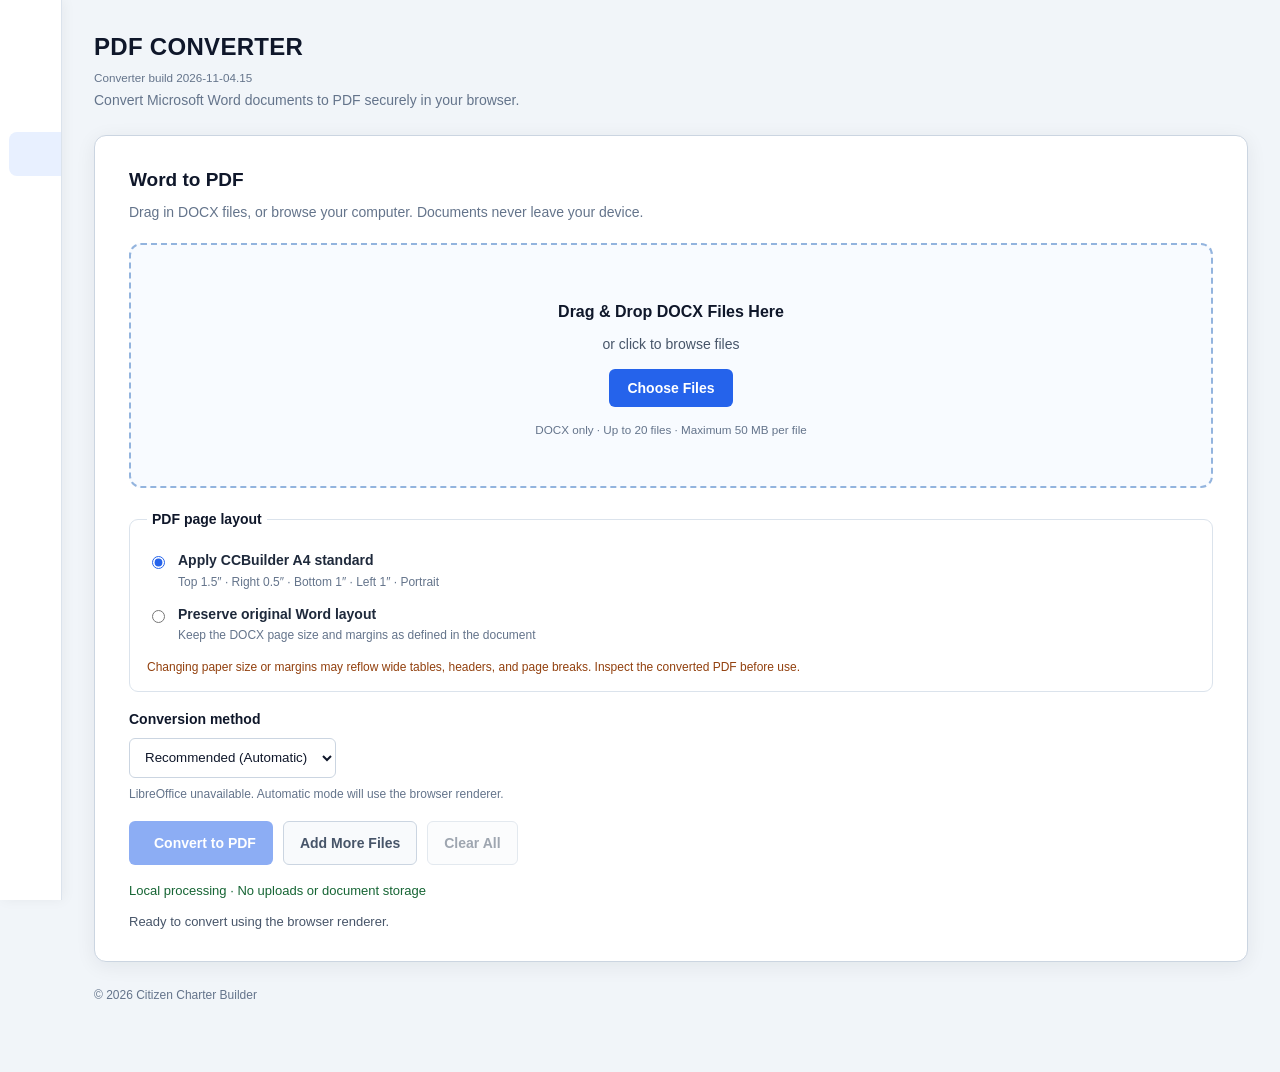
==== commit e7b48543: "Simplify PDF conversion method labels for nontechnical users" ====
--- a/converter/index.html
+++ b/converter/index.html
@@ -32,7 +32,7 @@
     </nav>
 
  <main id="converter-view" class="cc-converter-main">
-  <header><h1>PDF CONVERTER</h1><small class="cc-muted">Converter build 2026-11-04.14</small><p class="cc-muted">Convert Microsoft Word documents to PDF securely in your browser.</p></header>
+  <header><h1>PDF CONVERTER</h1><small class="cc-muted">Converter build 2026-11-04.15</small><p class="cc-muted">Convert Microsoft Word documents to PDF securely in your browser.</p></header>
   <section class="cc-card" aria-labelledby="upload-title">
    <h2 id="upload-title">Word to PDF</h2>
    <p class="cc-muted">Drag in DOCX files, or browse your computer. Documents never leave your device.</p>
@@ -50,13 +50,13 @@
     <p class="cc-layout-warning">Changing paper size or margins may reflow wide tables, headers, and page breaks. Inspect the converted PDF before use.</p>
    </fieldset>
    <div class="cc-engine-setting">
-    <label for="engine-mode"><strong>Conversion engine</strong></label>
+    <label for="engine-mode"><strong>Conversion method</strong></label>
     <select id="engine-mode" aria-describedby="engine-hint">
-     <option value="auto" selected>Automatic — LibreOffice, then browser fallback</option>
-     <option value="libreoffice">LibreOffice only (higher fidelity)</option>
-     <option value="browser">Browser renderer only (image-based PDF)</option>
+     <option value="auto" selected>Recommended (Automatic)</option>
+     <option value="libreoffice">High accuracy</option>
+     <option value="browser">Basic conversion</option>
     </select>
-    <p id="engine-hint" class="cc-muted">Automatic will use the browser fallback when LibreOffice is unavailable.</p>
+    <p id="engine-hint" class="cc-muted">Recommended selects the best available method.</p>
    </div>
    <div class="cc-controls">
     <button type="button" id="convert-button" class="cc-btn cc-primary" disabled><i class="fa fa-file-pdf-o" aria-hidden="true"></i> Convert to PDF</button>
@@ -88,6 +88,6 @@
  <script src="./normalize-docx.js?v=4" defer></script>
  <script src="../assets/sidebar.js?v=3" defer></script>
  <script src="./workspace.js?v=3" defer></script>
- <script type="module" src="./converter.js?v=20"></script>
+ <script type="module" src="./converter.js?v=21"></script>
 </body>
 </html>
